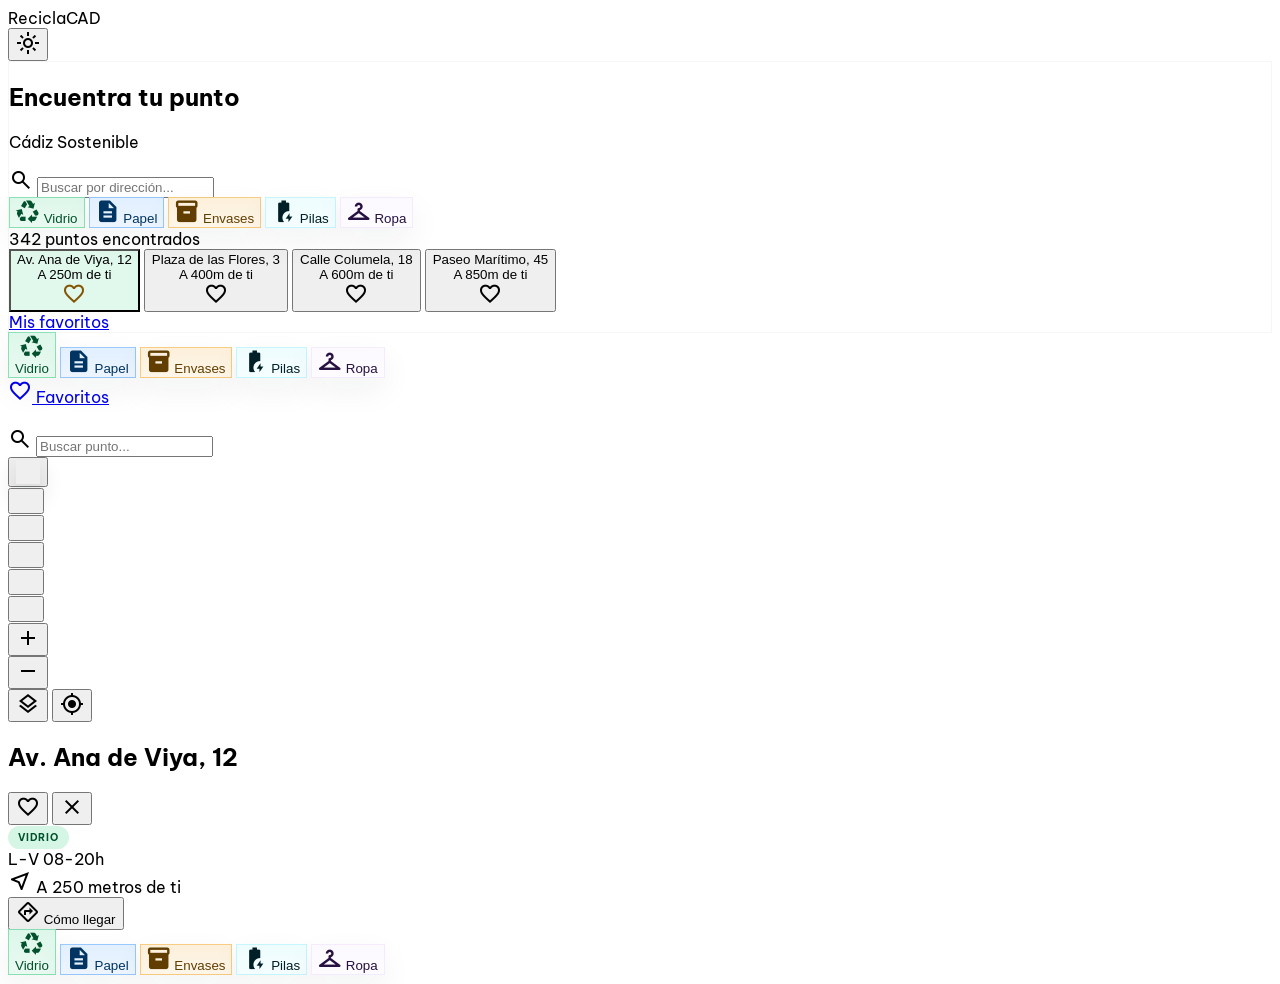
==== index.html @ ac3c6c55 "feat(ui): ✨ Implement stateful design for filter chips * Added styles for filter chips to manage act" ====
<!DOCTYPE html>

<html class="light" lang="es">

<head>
  <meta charset="utf-8" />
  <meta content="width=device-width, initial-scale=1.0" name="viewport" />
  <title>ReciclaCAD</title>
  <script src="https://cdn.tailwindcss.com?plugins=forms,container-queries"></script>
  <link
    href="https://fonts.googleapis.com/css2?family=Plus+Jakarta+Sans:wght@700;800&amp;family=Be+Vietnam+Pro:wght@400;500;600&amp;family=DM+Sans:wght@400;500;700&amp;display=swap"
    rel="stylesheet" />
  <link
    href="https://fonts.googleapis.com/css2?family=Material+Symbols+Outlined:wght,FILL@100..700,0..1&amp;display=swap"
    rel="stylesheet" />
  <link href="assets/css/toast.css" rel="stylesheet" />
  <link href="assets/css/search-results.css" rel="stylesheet" />
  <script id="tailwind-config">
    tailwind.config = {
      darkMode: "class",
      theme: {
        extend: {
          "colors": {
            "primary-fixed-dim": "#4ae08f",
            "on-secondary-fixed": "#001c39",
            "error-container": "#ffdad6",
            "on-secondary-fixed-variant": "#004884",
            "surface-tint": "#006d3e",
            "surface-variant": "#e1e3e4",
            "on-primary": "#ffffff",
            "on-error-container": "#93000a",
            "secondary-fixed": "#d4e3ff",
            "on-primary-fixed": "#00210f",
            "surface-container-highest": "#e1e3e4",
            "on-surface-variant": "#3c4a3f",
            "secondary-container": "#499dfe",
            "error": "#ba1a1a",
            "surface-dim": "#d9dadb",
            "surface-container-low": "#f3f4f5",
            "outline-variant": "#bbcabc",
            "surface-container-lowest": "#ffffff",
            "tertiary-fixed": "#ffddb4",
            "on-secondary": "#ffffff",
            "on-tertiary-fixed": "#291800",
            "tertiary-container": "#f2a320",
            "inverse-primary": "#4ae08f",
            "tertiary-fixed-dim": "#ffb955",
            "secondary": "#005fad",
            "inverse-on-surface": "#f0f1f2",
            "on-error": "#ffffff",
            "on-tertiary": "#ffffff",
            "surface-container-high": "#e7e8e9",
            "primary-container": "#2ecc7d",
            "primary-fixed": "#6bfda9",
            "inverse-surface": "#2e3132",
            "on-secondary-container": "#003462",
            "surface-bright": "#f8f9fa",
            "tertiary": "#835500",
            "on-background": "#191c1d",
            "on-tertiary-container": "#613e00",
            "surface": "#f8f9fa",
            "on-surface": "#191c1d",
            "on-primary-container": "#00512c",
            "primary": "#006d3e",
            "on-primary-fixed-variant": "#00522d",
            "outline": "#6c7b6f",
            "on-tertiary-fixed-variant": "#633f00",
            "surface-container": "#edeeef",
            "background": "#f8f9fa",
            "secondary-fixed-dim": "#a4c9ff",
            "neutral-header": "#2d2d2d",
            "quaternary": "#006877",
            "quaternary-container": "#97F0FF",
            "on-quaternary": "#ffffff",
            "on-quaternary-container": "#001F26",
            "quinary": "#6B538C",
            "quinary-container": "#EEDCFF",
            "on-quinary": "#ffffff",
            "on-quinary-container": "#261141"
          },
          "borderRadius": {
            "DEFAULT": "0.125rem",
            "lg": "0.25rem",
            "xl": "0.5rem",
            "full": "0.75rem"
          },
          "fontFamily": {
            "headline": ["Plus Jakarta Sans"],
            "body": ["Be Vietnam Pro"],
            "label": ["Be Vietnam Pro"],
            "ui": ["DM Sans"]
          }
        },
      },
    }
  </script>
  <style>
    .material-symbols-outlined {
      font-variation-settings: 'FILL' 0, 'wght' 400, 'GRAD' 0, 'opsz' 24;
    }

    .ghost-border {
      border: 1px solid rgba(187, 202, 188, 0.15);
    }

    body {
      font-family: 'Be Vietnam Pro', sans-serif;
      transition: background-color 0.25s ease, color 0.25s ease;
    }

    button:focus-visible {
      outline: 2px solid rgba(0, 109, 62, 0.6);
      outline-offset: 2px;
    }

    @keyframes favorite-pop {
      0% {
        transform: scale(1);
      }

      40% {
        transform: scale(1.3);
      }

      100% {
        transform: scale(1);
      }
    }

    .btn-favorite:active {
      animation: favorite-pop 0.25s ease-out;
    }

    .loading-shell {
      display: none;
    }

    .skeleton-block {
      position: relative;
      overflow: hidden;
      background-color: rgba(187, 202, 188, 0.18);
    }

    .skeleton-block::after {
      content: "";
      position: absolute;
      inset: 0;
      transform: translateX(-100%);
      background: linear-gradient(90deg,
          rgba(187, 202, 188, 0) 0%,
          rgba(187, 202, 188, 0.32) 50%,
          rgba(187, 202, 188, 0) 100%);
      animation: skeleton-shimmer 1.6s ease-in-out infinite;
    }

    @keyframes skeleton-shimmer {
      100% {
        transform: translateX(100%);
      }
    }

    body[data-loading="true"] .app-shell {
      visibility: hidden;
      pointer-events: none;
      user-select: none;
    }

    body[data-loading="true"] .loading-shell {
      display: block;
    }

    @media (prefers-reduced-motion: reduce) {

      *,
      ::before,
      ::after {
        animation-duration: 0.01ms !important;
        animation-iteration-count: 1 !important;
        transition-duration: 0.01ms !important;
      }

      .skeleton-block::after {
        content: none;
      }
    }

    /* Floating detail card: type chips color mapping (light + dark) */
    [data-point-detail-type] {
      padding: 0.3125rem 0.625rem;
      border-radius: 9999px;
      font-weight: 700;
      font-size: 10px;
      letter-spacing: .08em;
      text-transform: uppercase;
      display: inline-block;
    }

    /* Vidrio (primary) */
    [data-point-detail-type][data-type="vidrio"] {
      background-color: rgba(46, 204, 125, 0.20);
      color: #00512c;
    }
    .dark [data-point-detail-type][data-type="vidrio"] {
      background-color: rgba(46, 204, 125, 0.10);
      color: #2ecc7d;
    }

    /* Papel (secondary) */
    [data-point-detail-type][data-type="papel"] {
      background-color: rgba(73, 157, 254, 0.15);
      color: #003462;
    }
    .dark [data-point-detail-type][data-type="papel"] {
      background-color: rgba(73, 157, 254, 0.10);
      color: #499dfe;
    }

    /* Envases (tertiary) */
    [data-point-detail-type][data-type="envases"] {
      background-color: rgba(242, 163, 32, 0.15);
      color: #613e00;
    }
    .dark [data-point-detail-type][data-type="envases"] {
      background-color: rgba(242, 163, 32, 0.10);
      color: #f2a320;
    }

    /* Pilas (quaternary) */
    [data-point-detail-type][data-type="pilas"] {
      background-color: rgba(151, 240, 255, 0.15);
      color: #001F26;
    }
    .dark [data-point-detail-type][data-type="pilas"] {
      background-color: rgba(151, 240, 255, 0.10);
      color: #006877;
    }

    /* Ropa (quinary) */
    [data-point-detail-type][data-type="ropa"] {
      background-color: rgba(238, 220, 255, 0.15);
      color: #261141;
    }
    .dark [data-point-detail-type][data-type="ropa"] {
      background-color: rgba(238, 220, 255, 0.10);
      color: #6B538C;
    }

    /* Filter chips: stateful design for active/inactive across breakpoints */
    [data-filter-chip] {
      position: relative;
      border: 1px solid transparent;
      transition: background-color 0.2s ease, color 0.2s ease, border-color 0.2s ease, transform 0.2s ease, box-shadow 0.2s ease;
    }

    [data-filter-chip] .material-symbols-outlined {
      transition: transform 0.2s ease;
    }

    [data-filter-chip][aria-pressed="false"] {
      background-color: rgba(237, 238, 239, 0.92);
      border-color: rgba(108, 123, 111, 0.2);
      color: #3c4a3f;
    }

    .dark [data-filter-chip][aria-pressed="false"] {
      background-color: rgba(255, 255, 255, 0.04);
      border-color: rgba(187, 202, 188, 0.16);
      color: rgba(240, 241, 242, 0.72);
    }

    [data-filter-chip][aria-pressed="true"] {
      transform: translateY(-1px);
      box-shadow: 0px 12px 32px rgba(25, 28, 29, 0.06);
      border-color: rgba(var(--chip-accent-rgb), 0.5);
      color: var(--chip-text);
      background:
        linear-gradient(180deg, rgba(var(--chip-accent-rgb), 0.16) 0%, rgba(var(--chip-accent-rgb), 0.1) 100%),
        rgba(255, 255, 255, 0.92);
    }

    .dark [data-filter-chip][aria-pressed="true"] {
      color: var(--chip-text-dark);
      border-color: rgba(var(--chip-accent-rgb), 0.45);
      background:
        linear-gradient(180deg, rgba(var(--chip-accent-rgb), 0.2) 0%, rgba(var(--chip-accent-rgb), 0.12) 100%),
        rgba(46, 49, 50, 0.9);
    }

    [data-filter-chip][aria-pressed="true"] .material-symbols-outlined {
      transform: scale(1.06);
      font-variation-settings: 'FILL' 1, 'wght' 500, 'GRAD' 0, 'opsz' 24;
    }

    [data-filter-chip][data-filter-type="vidrio"] {
      --chip-accent-rgb: 46, 204, 125;
      --chip-text: #00512c;
      --chip-text-dark: #2ecc7d;
    }

    [data-filter-chip][data-filter-type="papel"] {
      --chip-accent-rgb: 73, 157, 254;
      --chip-text: #003462;
      --chip-text-dark: #499dfe;
    }

    [data-filter-chip][data-filter-type="envases"] {
      --chip-accent-rgb: 242, 163, 32;
      --chip-text: #613e00;
      --chip-text-dark: #f2a320;
    }

    [data-filter-chip][data-filter-type="pilas"] {
      --chip-accent-rgb: 151, 240, 255;
      --chip-text: #001f26;
      --chip-text-dark: #97f0ff;
    }

    [data-filter-chip][data-filter-type="ropa"] {
      --chip-accent-rgb: 238, 220, 255;
      --chip-text: #261141;
      --chip-text-dark: #eedcff;
    }
  </style>
</head>

<!-- modify data-loading attribute to control loading state -->

<body class="bg-background text-on-background dark:bg-[#191c1d] dark:text-inverse-on-surface" data-loading="false" aria-busy="false">
  <!-- TopNavBar -->
  <header class="fixed top-0 left-0 w-full h-[56px] z-50 bg-neutral-header flex items-center px-4 gap-3">
    <div
      class="flex items-center gap-2 text-base font-bold text-white before:content-[''] before:w-2 before:h-2 before:bg-primary-container before:rounded-full font-headline tracking-tight">
      ReciclaCAD
    </div>
    <div class="flex-1"></div>
    <button id="dark-mode-toggle" aria-label="Cambiar a modo oscuro"
      class="w-9 h-9 flex items-center justify-center rounded-full text-white/60 hover:text-white hover:bg-white/10 transition-colors">
      <span id="dark-mode-icon" class="material-symbols-outlined text-[20px]">light_mode</span>
    </button>
  </header>
  <div class="app-shell">
    <div class="flex h-screen pt-[56px]">
      <!-- SideNavBar -->
      <aside
        class="hidden lg:flex flex-col fixed left-0 top-[56px] w-[280px] h-[calc(100vh-56px)] z-40 bg-white dark:bg-inverse-surface p-6 gap-6 font-ui text-sm leading-relaxed ghost-border">
        <div>
          <h1 class="text-xl font-bold font-headline text-on-background dark:text-inverse-on-surface mb-1">Encuentra tu punto</h1>
          <p class="text-outline dark:text-inverse-on-surface/60">Cádiz Sostenible</p>
        </div>
        <!-- Search Bar -->
        <div class="relative" data-search-root data-search-context="desktop">
          <span
            class="material-symbols-outlined absolute left-3 top-1/2 -translate-y-1/2 text-outline-variant dark:text-inverse-on-surface/40">search</span>
          <input aria-label="Buscar por dirección"
            class="w-full bg-surface-container-low dark:bg-white/10 dark:text-inverse-on-surface dark:placeholder:text-inverse-on-surface/40 border-none rounded-xl pl-10 py-2 text-sm focus:ring-2 focus:ring-primary/20 outline-none"
            data-search-input aria-expanded="false" autocomplete="off"
            placeholder="Buscar por dirección..." type="text" />
        </div>
        <!-- Filter Chips (Thematic) -->
        <div class="flex flex-wrap gap-2">
          <!-- Vidrio (Primary) -->
          <button aria-pressed="true" data-filter-chip data-filter-type="vidrio"
            class="flex items-center gap-1.5 px-4 py-2 rounded-full text-[12px] border ghost-border font-medium active:scale-[0.98]">
            <span class="material-symbols-outlined text-[16px]">recycling</span>
            Vidrio
          </button>
          <!-- Papel (Secondary) -->
          <button aria-pressed="true" data-filter-chip data-filter-type="papel"
            class="flex items-center gap-1.5 px-4 py-2 rounded-full text-[12px] border ghost-border font-medium active:scale-[0.98]">
            <span class="material-symbols-outlined text-[16px]">description</span>
            Papel
          </button>
          <!-- Envases (Tertiary) -->
          <button aria-pressed="true" data-filter-chip data-filter-type="envases"
            class="flex items-center gap-1.5 px-4 py-2 rounded-full text-[12px] border ghost-border font-medium active:scale-[0.98]">
            <span class="material-symbols-outlined text-[16px]">inventory_2</span>
            Envases
          </button>
          <!-- Pilas (Quaternary - teal) -->
          <button aria-pressed="true" data-filter-chip data-filter-type="pilas"
            class="flex items-center gap-1.5 px-4 py-2 rounded-full text-[12px] border ghost-border font-medium active:scale-[0.98]">
            <span class="material-symbols-outlined text-[16px]">battery_charging_full</span>
            Pilas
          </button>
          <!-- Ropa (Quinary - purple) -->
          <button aria-pressed="true" data-filter-chip data-filter-type="ropa"
            class="flex items-center gap-1.5 px-4 py-2 rounded-full text-[12px] border ghost-border font-medium active:scale-[0.98]">
            <span class="material-symbols-outlined text-[16px]">checkroom</span>
            Ropa
          </button>
        </div>
        <div class="mt-4 flex-1 overflow-y-auto">
          <div
            class="text-[12px] text-outline dark:text-inverse-on-surface/60 mb-4 px-2 uppercase tracking-wider font-medium sticky top-0 z-10 bg-white dark:bg-inverse-surface">
            342
            puntos encontrados</div>
          <div class="space-y-1" data-points-list role="listbox" aria-label="Puntos de reciclaje">
            <!-- Point Item 1 -->
            <button aria-label="Av. Ana de Viya, 12 — a 250 metros. Ver detalle"
              class="w-full flex items-center justify-between p-3 rounded-lg hover:bg-surface-container-low dark:hover:bg-white/5 transition-colors group text-left point-list-item"
              data-point-item data-point-id="p1" data-selected="true" aria-selected="true" role="option">
              <div class="flex items-center gap-3">
                <div aria-hidden="true" class="w-2.5 h-2.5 rounded-full bg-primary-container flex-shrink-0"></div>
                <div>
                  <div class="text-[13px] font-medium text-on-surface dark:text-inverse-on-surface">Av. Ana de Viya, 12</div>
                  <div class="text-[11px] text-outline dark:text-inverse-on-surface/60">A 250m de ti</div>
                </div>
              </div>
              <span aria-hidden="true"
                class="material-symbols-outlined text-outline-variant dark:text-inverse-on-surface/40 opacity-70 group-hover:opacity-100 transition-opacity text-[18px]">favorite</span>
            </button>
            <!-- Point Item 2 -->
            <button aria-label="Plaza de las Flores, 3 — a 400 metros. Ver detalle"
              class="w-full flex items-center justify-between p-3 rounded-lg hover:bg-surface-container-low dark:hover:bg-white/5 transition-colors group text-left point-list-item"
              data-point-item data-point-id="p2" data-selected="false" aria-selected="false" role="option">
              <div class="flex items-center gap-3">
                <div aria-hidden="true" class="w-2.5 h-2.5 rounded-full bg-secondary-container flex-shrink-0"></div>
                <div>
                  <div class="text-[13px] font-medium text-on-surface dark:text-inverse-on-surface">Plaza de las Flores, 3</div>
                  <div class="text-[11px] text-outline dark:text-inverse-on-surface/60">A 400m de ti</div>
                </div>
              </div>
              <span aria-hidden="true"
                class="material-symbols-outlined text-outline-variant dark:text-inverse-on-surface/40 opacity-70 group-hover:opacity-100 transition-opacity text-[18px]">favorite</span>
            </button>
            <!-- Point Item 3 -->
            <button aria-label="Calle Columela, 18 — a 600 metros. Ver detalle"
              class="w-full flex items-center justify-between p-3 rounded-lg hover:bg-surface-container-low dark:hover:bg-white/5 transition-colors group text-left point-list-item"
              data-point-item data-point-id="p3" data-selected="false" aria-selected="false" role="option">
              <div class="flex items-center gap-3">
                <div aria-hidden="true" class="w-2.5 h-2.5 rounded-full bg-tertiary-container flex-shrink-0"></div>
                <div>
                  <div class="text-[13px] font-medium text-on-surface dark:text-inverse-on-surface">Calle Columela, 18</div>
                  <div class="text-[11px] text-outline dark:text-inverse-on-surface/60">A 600m de ti</div>
                </div>
              </div>
              <span aria-hidden="true"
                class="material-symbols-outlined text-outline-variant dark:text-inverse-on-surface/40 opacity-70 group-hover:opacity-100 transition-opacity text-[18px]">favorite</span>
            </button>
            <!-- Point Item 4 -->
            <button aria-label="Paseo Marítimo, 45 — a 850 metros. Ver detalle"
              class="w-full flex items-center justify-between p-3 rounded-lg hover:bg-surface-container-low dark:hover:bg-white/5 transition-colors group text-left point-list-item"
              data-point-item data-point-id="p4" data-selected="false" aria-selected="false" role="option">
              <div class="flex items-center gap-3">
                <div aria-hidden="true" class="w-2.5 h-2.5 rounded-full bg-primary-container flex-shrink-0"></div>
                <div>
                  <div class="text-[13px] font-medium text-on-surface dark:text-inverse-on-surface">Paseo Marítimo, 45</div>
                  <div class="text-[11px] text-outline dark:text-inverse-on-surface/60">A 850m de ti</div>
                </div>
              </div>
              <span aria-hidden="true"
                class="material-symbols-outlined text-outline-variant dark:text-inverse-on-surface/40 opacity-70 group-hover:opacity-100 transition-opacity text-[18px]">favorite</span>
            </button>
          </div>
        </div>
        <a href="favorites.html"
          class="mt-auto w-full py-3 bg-tertiary dark:bg-tertiary-container text-on-tertiary dark:text-on-tertiary-container font-bold rounded-full text-center block transition-transform active:scale-[0.98] hover:opacity-90">
          Mis favoritos
        </a>
      </aside>
      <!-- Rail Navigation (Tablet: md to lg) -->
      <nav aria-label="Filtros por categoría"
        class="hidden md:flex lg:hidden flex-col items-center fixed left-0 top-[56px] w-[80px] h-[calc(100vh-56px)] z-40 bg-white/90 dark:bg-inverse-surface/90 backdrop-blur-xl py-3 gap-0.5 font-ui">
        <!-- Vidrio - Active -->
        <button aria-pressed="true" aria-label="Filtrar vidrio" data-filter-chip data-filter-type="vidrio"
          class="flex flex-col items-center gap-0.5 w-full py-2 px-2 text-primary dark:text-primary-container">
          <div class="bg-primary-container/20 dark:bg-primary-container/15 px-3 py-1 rounded-full">
            <span class="material-symbols-outlined text-[20px]"
              style="font-variation-settings: 'FILL' 1;">recycling</span>
          </div>
          <span class="text-[9px] font-bold uppercase tracking-tighter">Vidrio</span>
        </button>
        <!-- Papel -->
        <button aria-pressed="false" aria-label="Filtrar papel" data-filter-chip data-filter-type="papel"
          class="flex flex-col items-center gap-0.5 w-full py-2 px-2 text-outline dark:text-inverse-on-surface/50">
          <span class="material-symbols-outlined text-[20px]">description</span>
          <span class="text-[9px] font-bold uppercase tracking-tighter">Papel</span>
        </button>
        <!-- Envases -->
        <button aria-pressed="false" aria-label="Filtrar envases" data-filter-chip data-filter-type="envases"
          class="flex flex-col items-center gap-0.5 w-full py-2 px-2 text-outline dark:text-inverse-on-surface/50">
          <span class="material-symbols-outlined text-[20px]">inventory_2</span>
          <span class="text-[9px] font-bold uppercase tracking-tighter">Envases</span>
        </button>
        <!-- Pilas -->
        <button aria-pressed="false" aria-label="Filtrar pilas" data-filter-chip data-filter-type="pilas"
          class="flex flex-col items-center gap-0.5 w-full py-2 px-2 text-outline dark:text-inverse-on-surface/50">
          <span class="material-symbols-outlined text-[20px]">battery_charging_full</span>
          <span class="text-[9px] font-bold uppercase tracking-tighter">Pilas</span>
        </button>
        <!-- Ropa -->
        <button aria-pressed="false" aria-label="Filtrar ropa" data-filter-chip data-filter-type="ropa"
          class="flex flex-col items-center gap-0.5 w-full py-2 px-2 text-outline dark:text-inverse-on-surface/50">
          <span class="material-symbols-outlined text-[20px]">checkroom</span>
          <span class="text-[9px] font-bold uppercase tracking-tighter">Ropa</span>
        </button>
        <!-- Spacer -->
        <div class="flex-1"></div>
        <!-- Favoritos -->
        <a href="favorites.html" aria-label="Ver mis favoritos"
          class="flex flex-col items-center gap-0.5 w-full py-2 px-2 text-tertiary dark:text-tertiary-container">
          <span class="material-symbols-outlined text-[20px]">favorite</span>
          <span class="text-[9px] font-bold uppercase tracking-tighter">Favoritos</span>
        </a>
      </nav>
      <!-- Main Map Area -->
      <main class="ml-0 md:ml-[80px] lg:ml-[280px] flex-1 relative bg-surface-container-low overflow-hidden">
        <img
          src="https://lh3.googleusercontent.com/aida-public/[base64]"
          alt="" decoding="async" fetchpriority="high" class="absolute inset-0 w-full h-full object-cover opacity-30"
          aria-hidden="true" />
        <!-- Mobile/Tablet Search Overlay -->
        <div class="lg:hidden absolute top-4 left-4 md:left-[92px] right-16 z-20" data-search-root data-search-context="mobile">
          <div
            class="bg-white/90 dark:bg-inverse-surface/90 dark:text-inverse-on-surface backdrop-blur-xl rounded-full flex items-center gap-2 px-4 py-2.5 shadow-sm">
            <span class="material-symbols-outlined text-outline dark:text-inverse-on-surface/60 text-[20px]">search</span>
            <input aria-label="Buscar punto de reciclaje"
              class="bg-transparent border-none outline-none text-sm flex-1 text-on-surface" data-search-input
              aria-expanded="false" autocomplete="off"
              placeholder="Buscar punto..." type="text" />
          </div>
        </div>
        <!-- Map Pointers -->
        <!-- Glass Point (seleccionado — corresponde a Av. Ana de Viya, 12) -->
        <div class="absolute top-[20%] left-[30%] -translate-x-1/2 -translate-y-1/2">
          <button aria-label="Punto de reciclaje de vidrio — Av. Ana de Viya, 12 (seleccionado)"
            class="w-11 h-11 flex items-center justify-center" data-point-marker data-point-id="p1" data-selected="true"
            aria-pressed="true">
            <div class="map-point-dot w-5 h-5 bg-primary rounded-full border-2 border-white shadow-sm ring-4 ring-primary/25"
              data-point-marker-dot>
            </div>
          </button>
        </div>
        <!-- Paper Point -->
        <div class="absolute top-[45%] left-[55%] -translate-x-1/2 -translate-y-1/2">
          <button aria-label="Punto de reciclaje de papel" class="w-11 h-11 flex items-center justify-center"
            data-point-marker data-point-id="p2" data-selected="false" aria-pressed="false">
            <div
              class="map-point-dot w-5 h-5 bg-secondary-container rounded-full border-2 border-white shadow-sm ring-4 ring-secondary-container/20"
              data-point-marker-dot>
            </div>
          </button>
        </div>
        <!-- Container Point -->
        <div class="absolute top-[30%] left-[70%] -translate-x-1/2 -translate-y-1/2">
          <button aria-label="Punto de reciclaje de envases" class="w-11 h-11 flex items-center justify-center"
            data-point-marker data-point-id="p3" data-selected="false" aria-pressed="false">
            <div
              class="map-point-dot w-5 h-5 bg-tertiary-container rounded-full border-2 border-white shadow-sm ring-4 ring-tertiary-container/20"
              data-point-marker-dot>
            </div>
          </button>
        </div>
        <!-- Glass Point 2 -->
        <div class="absolute top-[65%] left-[40%] -translate-x-1/2 -translate-y-1/2">
          <button aria-label="Punto de reciclaje de vidrio" class="w-11 h-11 flex items-center justify-center"
            data-point-marker data-point-id="p4" data-selected="false" aria-pressed="false">
            <div
              class="map-point-dot w-5 h-5 bg-primary-container rounded-full border-2 border-white shadow-sm ring-4 ring-primary-container/20"
              data-point-marker-dot>
            </div>
          </button>
        </div>
        <!-- Paper Point 2 -->
        <div class="absolute top-[80%] left-[25%] -translate-x-1/2 -translate-y-1/2">
          <button aria-label="Punto de reciclaje de papel" class="w-11 h-11 flex items-center justify-center"
            data-point-marker data-point-id="p5" data-selected="false" aria-pressed="false">
            <div
              class="map-point-dot w-5 h-5 bg-secondary-container rounded-full border-2 border-white shadow-sm ring-4 ring-secondary-container/20"
              data-point-marker-dot>
            </div>
          </button>
        </div>
        <!-- Container Point 2 -->
        <div class="absolute top-[75%] left-[65%] -translate-x-1/2 -translate-y-1/2">
          <button aria-label="Punto de reciclaje de envases" class="w-11 h-11 flex items-center justify-center"
            data-point-marker data-point-id="p6" data-selected="false" aria-pressed="false">
            <div
              class="map-point-dot w-5 h-5 bg-tertiary-container rounded-full border-2 border-white shadow-sm ring-4 ring-tertiary-container/20"
              data-point-marker-dot>
            </div>
          </button>
        </div>
        <!-- Map Controls + FAB agrupados (top-right) -->
        <div class="absolute top-4 right-4 flex flex-col gap-2 z-20">
          <div class="bg-white/90 dark:bg-inverse-surface/90 backdrop-blur-md rounded-lg overflow-hidden flex flex-col">
            <button aria-label="Ampliar mapa"
              class="w-11 h-11 flex items-center justify-center text-on-surface dark:text-inverse-on-surface hover:bg-surface-container dark:hover:bg-white/10 transition-colors">
              <span aria-hidden="true" class="material-symbols-outlined text-[20px]">add</span>
            </button>
            <div class="h-px w-full bg-surface-container-high dark:bg-white/10"></div>
            <button aria-label="Alejar mapa"
              class="w-11 h-11 flex items-center justify-center text-on-surface dark:text-inverse-on-surface hover:bg-surface-container dark:hover:bg-white/10 transition-colors">
              <span aria-hidden="true" class="material-symbols-outlined text-[20px]">remove</span>
            </button>
          </div>
          <button aria-label="Ver capas del mapa"
            class="w-11 h-11 flex items-center justify-center bg-white/90 dark:bg-inverse-surface/90 backdrop-blur-md rounded-lg text-on-surface dark:text-inverse-on-surface hover:bg-white dark:hover:bg-inverse-surface transition-colors">
            <span aria-hidden="true" class="material-symbols-outlined text-[20px]">layers</span>
          </button>
          <button aria-label="Mi ubicación"
            class="mt-2 w-11 h-11 bg-primary-container text-on-primary-container rounded-full flex items-center justify-center hover:scale-105 active:scale-95 transition-transform shadow-lg">
            <span aria-hidden="true" class="material-symbols-outlined"
              style="font-variation-settings: 'FILL' 1;">my_location</span>
          </button>
        </div>
        <!-- Floating Detail Card -->
        <div
          class="absolute bottom-[84px] left-3 right-3 md:bottom-8 md:right-8 md:left-auto md:w-[280px] z-30 bg-white/90 dark:bg-inverse-surface/90 dark:text-inverse-on-surface backdrop-blur-xl rounded-2xl p-4 flex flex-col gap-3">
          <div class="flex items-start justify-between">
            <h2 class="font-headline font-bold text-base leading-tight text-on-surface dark:text-inverse-on-surface" data-point-detail-address>Av. Ana de Viya,
              12</h2>
            <div class="flex items-center gap-1 flex-shrink-0 ml-2">
              <button aria-label="Guardar en favoritos"
                class="text-tertiary hover:scale-110 transition-transform btn-favorite w-8 h-8 flex items-center justify-center rounded-full">
                <span aria-hidden="true" class="material-symbols-outlined text-[18px]">favorite_border</span>
              </button>
              <button aria-label="Cerrar tarjeta"
                class="w-8 h-8 flex items-center justify-center rounded-full hover:bg-surface-container/50 transition-colors text-outline hover:text-white hover:bg-white/10">
                <span aria-hidden="true" class="material-symbols-outlined text-[18px]">close</span>
              </button>
            </div>
          </div>
          <!-- Chips Row -->
          <div class="flex flex-wrap gap-1.5">
            <div
              class="px-2.5 py-1 bg-primary-container/20 text-on-primary-container rounded-full text-[10px] font-bold uppercase tracking-wider"
              data-point-detail-type data-type="vidrio">Vidrio</div>
            <div
              class="px-2.5 py-1 bg-surface-container-highest text-on-surface-variant rounded-full text-[10px] font-bold uppercase tracking-wider">
              L-V 08-20h</div>
          </div>
          <div class="flex items-center gap-1.5">
            <span aria-hidden="true" class="material-symbols-outlined text-[16px] text-outline">near_me</span>
            <span class="font-ui text-[12px] text-outline dark:text-inverse-on-surface/60" data-point-detail-distance>A 250 metros de ti</span>
          </div>
          <button
            data-toast-error="No se pudo abrir la ruta ahora mismo. Vuelve a intentarlo en unos minutos."
            class="w-full h-[36px] bg-primary text-on-primary hover:opacity-90 active:scale-[0.98] transition-all font-ui font-medium text-[13px] rounded-xl flex items-center justify-center gap-2 mt-1">
            <span aria-hidden="true" class="material-symbols-outlined text-base">directions</span>
            Cómo llegar
          </button>
        </div>
      </main>
    </div>
    <!-- BottomNavBar (Mobile Only) -->
    <nav aria-label="Categorías de reciclaje"
      class="md:hidden fixed bottom-0 left-0 w-full h-[72px] bg-white dark:bg-inverse-surface dark:border-t dark:border-outline-variant/15 flex items-center justify-around px-2 z-50">
      <button aria-pressed="true" data-filter-chip data-filter-type="vidrio"
        class="flex flex-col items-center gap-1 text-primary dark:text-primary-container min-w-[44px] min-h-[44px] justify-center">
        <div class="bg-primary-container/20 dark:bg-primary-container/15 px-4 py-1 rounded-full">
          <span class="material-symbols-outlined" style="font-variation-settings: 'FILL' 1;">recycling</span>
        </div>
        <span class="text-[10px] font-bold uppercase tracking-tighter">Vidrio</span>
      </button>
      <button aria-pressed="false" data-filter-chip data-filter-type="papel" class="flex flex-col items-center gap-1 text-outline dark:text-inverse-on-surface/50 min-w-[44px] min-h-[44px] justify-center">
        <span class="material-symbols-outlined">description</span>
        <span class="text-[10px] font-bold uppercase tracking-tighter">Papel</span>
      </button>
      <button aria-pressed="false" data-filter-chip data-filter-type="envases" class="flex flex-col items-center gap-1 text-outline dark:text-inverse-on-surface/50 min-w-[44px] min-h-[44px] justify-center">
        <span class="material-symbols-outlined">inventory_2</span>
        <span class="text-[10px] font-bold uppercase tracking-tighter">Envases</span>
      </button>
      <button aria-pressed="false" data-filter-chip data-filter-type="pilas" class="flex flex-col items-center gap-1 text-outline dark:text-inverse-on-surface/50 min-w-[44px] min-h-[44px] justify-center">
        <span class="material-symbols-outlined">battery_charging_full</span>
        <span class="text-[10px] font-bold uppercase tracking-tighter">Pilas</span>
      </button>
      <button aria-pressed="false" data-filter-chip data-filter-type="ropa" class="flex flex-col items-center gap-1 text-outline dark:text-inverse-on-surface/50 min-w-[44px] min-h-[44px] justify-center">
        <span class="material-symbols-outlined">checkroom</span>
        <span class="text-[10px] font-bold uppercase tracking-tighter">Ropa</span>
      </button>
    </nav>
  </div>

  <div class="loading-shell fixed inset-0 pt-[56px] z-40" role="status" aria-live="polite"
    aria-label="Cargando puntos de reciclaje">
    <span class="sr-only">Cargando mapa y puntos de reciclaje</span>
    <div class="flex h-full">
      <aside
        class="hidden lg:flex flex-col fixed left-0 top-[56px] w-[280px] h-[calc(100vh-56px)] bg-surface-container-lowest p-6 gap-6 ghost-border">
        <div class="space-y-2">
          <div class="skeleton-block h-6 w-44 rounded-lg"></div>
          <div class="skeleton-block h-3 w-24 rounded-full"></div>
        </div>
        <div class="skeleton-block h-10 w-full rounded-full"></div>
        <div class="flex flex-wrap gap-2">
          <div class="skeleton-block h-8 w-20 rounded-full"></div>
          <div class="skeleton-block h-8 w-20 rounded-full"></div>
          <div class="skeleton-block h-8 w-24 rounded-full"></div>
          <div class="skeleton-block h-8 w-16 rounded-full"></div>
          <div class="skeleton-block h-8 w-16 rounded-full"></div>
        </div>
        <div class="mt-4 flex-1 overflow-hidden">
          <div class="skeleton-block h-3 w-36 rounded-full mb-4"></div>
          <div class="space-y-2">
            <div class="bg-surface-container-low rounded-lg p-3 space-y-2">
              <div class="skeleton-block h-3 w-3/4 rounded-full"></div>
              <div class="skeleton-block h-2.5 w-1/3 rounded-full"></div>
            </div>
            <div class="bg-surface-container-low rounded-lg p-3 space-y-2">
              <div class="skeleton-block h-3 w-2/3 rounded-full"></div>
              <div class="skeleton-block h-2.5 w-1/3 rounded-full"></div>
            </div>
            <div class="bg-surface-container-low rounded-lg p-3 space-y-2">
              <div class="skeleton-block h-3 w-4/5 rounded-full"></div>
              <div class="skeleton-block h-2.5 w-1/3 rounded-full"></div>
            </div>
            <div class="bg-surface-container-low rounded-lg p-3 space-y-2">
              <div class="skeleton-block h-3 w-2/3 rounded-full"></div>
              <div class="skeleton-block h-2.5 w-1/3 rounded-full"></div>
            </div>
          </div>
        </div>
        <div class="skeleton-block h-11 w-full rounded-full"></div>
      </aside>

      <main class="ml-0 md:ml-[80px] lg:ml-[280px] flex-1 relative bg-surface-container-low overflow-hidden">
        <div
          class="absolute inset-0 bg-[radial-gradient(circle_at_20%_20%,rgba(0,109,62,0.08)_0%,transparent_40%),radial-gradient(circle_at_80%_70%,rgba(0,95,173,0.08)_0%,transparent_45%),linear-gradient(160deg,#f3f4f5_0%,#f8f9fa_55%,#edf2ef_100%)]">
        </div>

        <div class="lg:hidden absolute top-4 left-4 md:left-[92px] right-16 z-20">
          <div class="bg-white/85 backdrop-blur-xl rounded-full px-4 py-2.5">
            <div class="skeleton-block h-5 w-full rounded-full"></div>
          </div>
        </div>

        <div class="absolute top-[20%] left-[30%] -translate-x-1/2 -translate-y-1/2">
          <div class="skeleton-block w-6 h-6 rounded-full"></div>
        </div>
        <div class="absolute top-[45%] left-[55%] -translate-x-1/2 -translate-y-1/2">
          <div class="skeleton-block w-5 h-5 rounded-full"></div>
        </div>
        <div class="absolute top-[30%] left-[70%] -translate-x-1/2 -translate-y-1/2">
          <div class="skeleton-block w-5 h-5 rounded-full"></div>
        </div>
        <div class="absolute top-[65%] left-[40%] -translate-x-1/2 -translate-y-1/2">
          <div class="skeleton-block w-5 h-5 rounded-full"></div>
        </div>
        <div class="absolute top-[80%] left-[25%] -translate-x-1/2 -translate-y-1/2">
          <div class="skeleton-block w-5 h-5 rounded-full"></div>
        </div>
        <div class="absolute top-[75%] left-[65%] -translate-x-1/2 -translate-y-1/2">
          <div class="skeleton-block w-5 h-5 rounded-full"></div>
        </div>

        <div class="absolute top-4 right-4 flex flex-col gap-2 z-20">
          <div class="bg-white/85 backdrop-blur-xl rounded-lg p-2 flex flex-col gap-2">
            <div class="skeleton-block w-7 h-7 rounded-md"></div>
            <div class="skeleton-block w-7 h-7 rounded-md"></div>
          </div>
          <div class="bg-white/85 backdrop-blur-xl rounded-lg p-2">
            <div class="skeleton-block w-7 h-7 rounded-md"></div>
          </div>
          <div class="bg-white/85 backdrop-blur-xl rounded-full p-2 mt-2">
            <div class="skeleton-block w-7 h-7 rounded-full"></div>
          </div>
        </div>

        <div
          class="absolute bottom-[84px] left-3 right-3 md:bottom-8 md:right-8 md:left-auto md:w-[280px] z-30 bg-white/85 backdrop-blur-xl rounded-2xl p-4 space-y-3">
          <div class="flex items-start justify-between gap-3">
            <div class="space-y-2 w-full">
              <div class="skeleton-block h-4 w-4/5 rounded-full"></div>
              <div class="skeleton-block h-3 w-2/5 rounded-full"></div>
            </div>
            <div class="skeleton-block h-8 w-8 rounded-full flex-shrink-0"></div>
          </div>
          <div class="flex gap-2">
            <div class="skeleton-block h-5 w-16 rounded-full"></div>
            <div class="skeleton-block h-5 w-20 rounded-full"></div>
          </div>
          <div class="skeleton-block h-3 w-1/2 rounded-full"></div>
          <div class="skeleton-block h-9 w-full rounded-xl"></div>
        </div>
      </main>
    </div>

    <nav aria-hidden="true"
      class="md:hidden fixed bottom-0 left-0 w-full h-[72px] bg-white dark:bg-inverse-surface flex items-center justify-around px-2 z-50">
      <div class="skeleton-block w-12 h-9 rounded-full"></div>
      <div class="skeleton-block w-8 h-8 rounded-lg"></div>
      <div class="skeleton-block w-8 h-8 rounded-lg"></div>
      <div class="skeleton-block w-8 h-8 rounded-lg"></div>
      <div class="skeleton-block w-8 h-8 rounded-lg"></div>
    </nav>
  </div>

  <script src="assets/js/search-results.js"></script>
  <script src="assets/js/toast.js"></script>
  <script>
    (function () {
      var root = document.documentElement;
      var saved = localStorage.getItem('reciclacad-theme');
      if (saved === 'dark') { root.classList.add('dark'); }
      else if (saved === 'light') { root.classList.remove('dark'); }

      document.addEventListener('DOMContentLoaded', function () {
        var btn = document.getElementById('dark-mode-toggle');
        var icon = document.getElementById('dark-mode-icon');

        function syncUI() {
          var isDark = root.classList.contains('dark');
          icon.textContent = isDark ? 'dark_mode' : 'light_mode';
          btn.setAttribute('aria-label', isDark ? 'Cambiar a modo claro' : 'Cambiar a modo oscuro');
        }

        syncUI();
        btn.addEventListener('click', function () {
          root.classList.toggle('dark');
          localStorage.setItem('reciclacad-theme', root.classList.contains('dark') ? 'dark' : 'light');
          syncUI();
        });

        var chips = Array.prototype.slice.call(document.querySelectorAll('[data-filter-chip][data-filter-type]'));
        var labels = {
          vidrio: 'vidrio',
          papel: 'papel',
          envases: 'envases',
          pilas: 'pilas',
          ropa: 'ropa'
        };

        function setChipStateByType(type, enabled) {
          chips.forEach(function (chip) {
            if (chip.dataset.filterType !== type) return;
            chip.setAttribute('aria-pressed', enabled ? 'true' : 'false');
            chip.setAttribute('aria-label', (enabled ? 'Desactivar filtro de ' : 'Activar filtro de ') + (labels[type] || type));
          });
        }

        var initialized = {};
        chips.forEach(function (chip) {
          var type = chip.dataset.filterType;
          var isActive = chip.getAttribute('aria-pressed') === 'true';

          if (!initialized[type]) {
            setChipStateByType(type, isActive);
            initialized[type] = true;
          }
        });

        chips.forEach(function (chip) {
          chip.addEventListener('click', function () {
            var type = chip.dataset.filterType;
            var nextState = chip.getAttribute('aria-pressed') !== 'true';
            setChipStateByType(type, nextState);
          });
        });
      });
    })();
  </script>
</body>

</html>
---- assets/css/toast.css ----
.toast-region {
  position: fixed;
  top: 72px;
  right: 16px;
  z-index: 70;
  pointer-events: none;
}

.toast-stack {
  display: flex;
  flex-direction: column;
  gap: 10px;
  width: min(360px, calc(100vw - 32px));
}

.toast {
  pointer-events: auto;
  display: flex;
  align-items: center;
  gap: 10px;
  padding: 10px 12px;
  border-radius: 8px;
  backdrop-filter: blur(20px);
  box-shadow: 0 12px 32px rgba(25, 28, 29, 0.06);
  font-family: 'DM Sans', sans-serif;
  font-size: 13px;
  line-height: 1.35;
  animation: toast-in 220ms cubic-bezier(0.22, 1, 0.36, 1);
}

.toast--success {
  background: rgba(46, 204, 125, 0.22);
  color: #00512c;
}

.toast--warning {
  background: rgba(242, 163, 32, 0.24);
  color: #613e00;
}

.toast--error {
  background: rgba(186, 26, 26, 0.16);
  color: #93000a;
}

.dark .toast--success {
  background: rgba(74, 224, 143, 0.24);
  color: #00210f;
}

.dark .toast--warning {
  background: rgba(255, 185, 85, 0.24);
  color: #291800;
}

.dark .toast--error {
  background: rgba(255, 180, 171, 0.24);
  color: #ffffff;
}

.toast__message {
  flex: 1;
  margin: 0;
}

.toast__close {
  width: 26px;
  height: 26px;
  display: inline-flex;
  align-items: center;
  justify-content: center;
  border: none;
  border-radius: 9999px;
  background: transparent;
  color: inherit;
  opacity: 0.78;
  cursor: pointer;
}

.toast__close:hover {
  opacity: 1;
  background: rgba(255, 255, 255, 0.18);
}

.toast--leaving {
  animation: toast-out 180ms ease forwards;
}

@keyframes toast-in {
  from {
    opacity: 0;
    transform: translateY(-8px) scale(0.98);
  }

  to {
    opacity: 1;
    transform: translateY(0) scale(1);
  }
}

@keyframes toast-out {
  to {
    opacity: 0;
    transform: translateY(-8px) scale(0.98);
  }
}

@media (prefers-reduced-motion: reduce) {
  .toast,
  .toast--leaving {
    animation: none !important;
  }

  .toast {
    transform: none !important;
  }

  .toast__close {
    transition: none !important;
  }

  .toast__close:hover {
    background: transparent;
  }
}

@media (max-width: 767px) {
  .toast-region {
    top: 72px;
    left: 12px;
    right: 12px;
  }

  .toast-stack {
    width: 100%;
  }
}
---- assets/css/search-results.css ----
.search-results-panel {
  position: absolute;
  top: calc(100% + 0.5rem);
  left: 0;
  right: 0;
  z-index: 35;
  display: none;
  max-height: 18rem;
  overflow-y: auto;
  border-radius: 1rem;
  background: rgba(255, 255, 255, 0.9);
  backdrop-filter: blur(20px);
  box-shadow: 0 12px 32px rgba(25, 28, 29, 0.06);
}

.dark .search-results-panel {
  background: rgba(46, 49, 50, 0.9);
  color: #f0f1f2;
}

.search-results-panel[data-visible="true"] {
  display: block;
}

.search-results-state {
  display: none;
}

.search-results-state[data-active="true"] {
  display: block;
}

.search-results-header {
  position: sticky;
  top: 0;
  z-index: 1;
  padding: 0.5rem 0.75rem;
  font-size: 0.7rem;
  font-weight: 600;
  letter-spacing: 0.08em;
  text-transform: uppercase;
  color: #6c7b6f;
  background: rgba(255, 255, 255, 0.88);
}

.dark .search-results-header {
  background: rgba(46, 49, 50, 0.88);
}

.search-results-list {
  padding: 0.4rem;
}

.search-result-item {
  width: 100%;
  border: 0;
  border-radius: 0.5rem;
  background: transparent;
  padding: 0.65rem;
  text-align: left;
}

.search-result-item:hover,
.search-result-item:focus-visible {
  background: rgba(243, 244, 245, 0.95);
}

.point-list-item[data-selected="true"] {
  background: rgba(46, 204, 125, 0.14);
}

.point-list-item[data-selected="true"] .material-symbols-outlined {
  opacity: 1;
  color: #835500;
}

.point-list-item[data-selected="true"]:hover {
  background: rgba(46, 204, 125, 0.2);
}

[data-point-marker][data-selected="true"] .map-point-dot {
  width: 1.5rem;
  height: 1.5rem;
  border-width: 4px;
  box-shadow: 0 12px 24px rgba(25, 28, 29, 0.16);
}

[data-point-marker][data-selected="false"] .map-point-dot {
  width: 1.25rem;
  height: 1.25rem;
  border-width: 2px;
}

.dark .search-result-item:hover,
.dark .search-result-item:focus-visible {
  background: rgba(255, 255, 255, 0.08);
}

.dark .point-list-item[data-selected="true"] {
  background: rgba(110, 253, 169, 0.18);
}

.search-empty,
.search-error {
  padding: 0.9rem;
  text-align: center;
  font-size: 0.78rem;
}

.search-error {
  margin: 0.4rem;
  border-radius: 0.5rem;
  color: #93000a;
  background: rgba(255, 218, 214, 0.65);
}

.search-skeleton-wrap {
  padding: 0.75rem;
  display: grid;
  gap: 0.5rem;
}

.search-skeleton {
  position: relative;
  height: 2.8rem;
  overflow: hidden;
  border-radius: 0.5rem;
  background: rgba(187, 202, 188, 0.18);
}

.search-skeleton::after {
  content: "";
  position: absolute;
  inset: 0;
  transform: translateX(-100%);
  background: linear-gradient(
    90deg,
    rgba(187, 202, 188, 0) 0%,
    rgba(187, 202, 188, 0.32) 50%,
    rgba(187, 202, 188, 0) 100%
  );
  animation: search-skeleton-shimmer 1.4s ease-in-out infinite;
}

@keyframes search-skeleton-shimmer {
  100% {
    transform: translateX(100%);
  }
}

@media (prefers-reduced-motion: reduce) {
  .search-skeleton::after {
    content: none;
  }
}
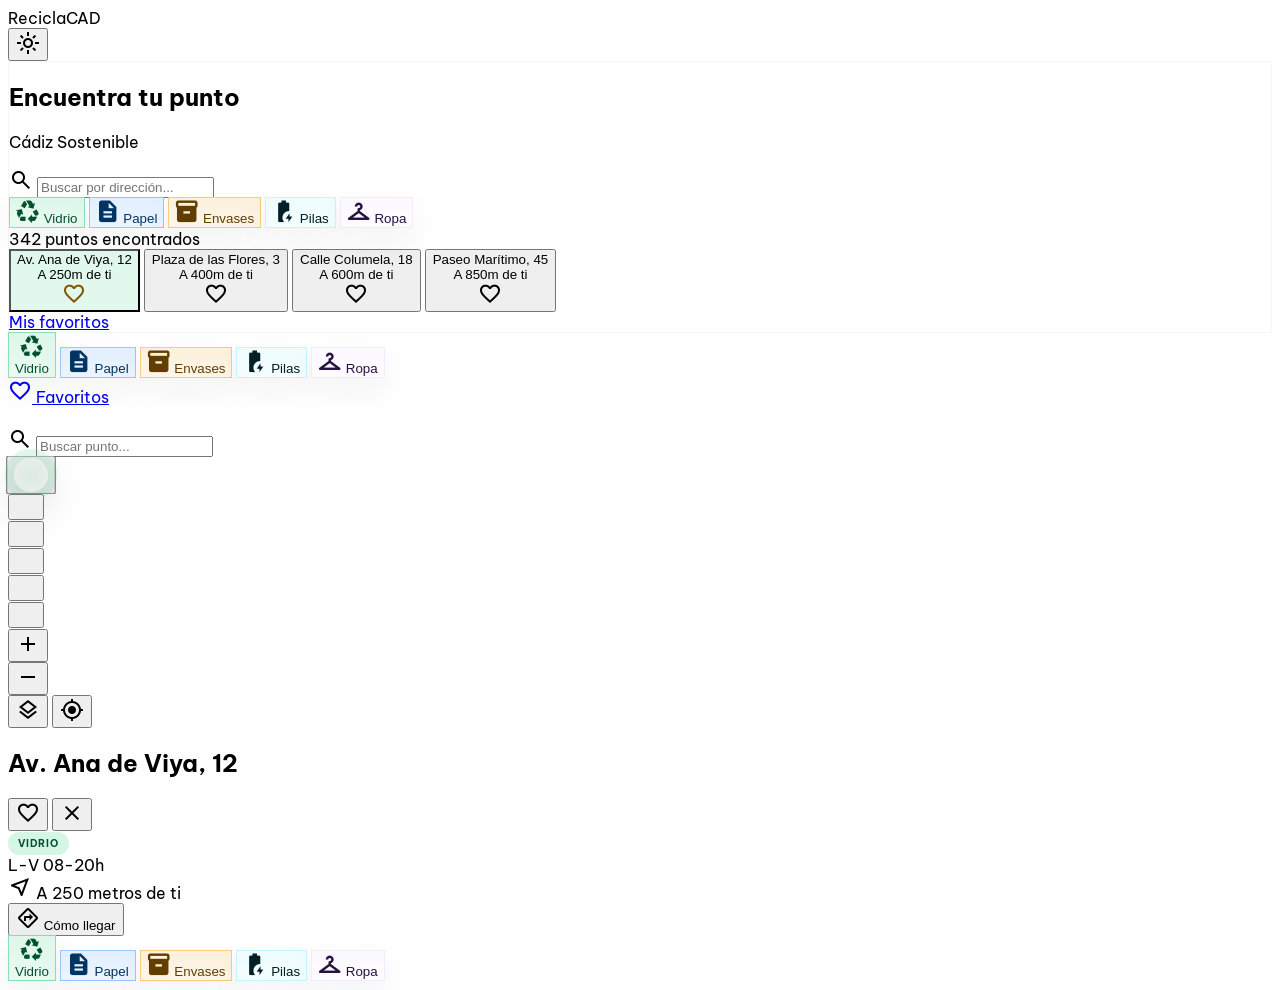
==== commit 183e60c5: "feat(ui): ✨ Improve close button accessibility and dark mode support * Updated the close button styl" ====
--- a/index.html
+++ b/index.html
@@ -616,7 +616,7 @@
                 <span aria-hidden="true" class="material-symbols-outlined text-[18px]">favorite_border</span>
               </button>
               <button aria-label="Cerrar tarjeta"
-                class="w-8 h-8 flex items-center justify-center rounded-full hover:bg-surface-container/50 transition-colors text-outline hover:text-white hover:bg-white/10">
+                class="w-8 h-8 flex items-center justify-center rounded-full hover:bg-surface-container/50 transition-colors text-outline dark:hover:bg-white/10 dark:text-inverse-on-surface/60">
                 <span aria-hidden="true" class="material-symbols-outlined text-[18px]">close</span>
               </button>
             </div>
--- a/assets/css/search-results.css
+++ b/assets/css/search-results.css
@@ -85,6 +85,75 @@
   box-shadow: 0 12px 24px rgba(25, 28, 29, 0.16);
 }
 
+[data-point-marker] {
+  position: relative;
+  transition: transform 0.22s ease;
+}
+
+[data-point-marker] .map-point-dot {
+  transition: transform 0.22s ease, box-shadow 0.22s ease, border-width 0.22s ease, opacity 0.22s ease;
+}
+
+[data-point-marker][data-selected="true"] {
+  transform: scale(1.08);
+}
+
+[data-point-marker][data-selected="true"] .map-point-dot {
+  width: 1.9rem;
+  height: 1.9rem;
+  transform: scale(1.06);
+  border-radius: 50%;
+  border-width: 4px;
+  border-color: #ffffff;
+  box-shadow: 0 16px 36px rgba(0, 0, 0, 0.18), 0 0 0 8px rgba(46, 204, 125, 0.12);
+  transition: transform 0.18s ease, box-shadow 0.18s ease, width 0.18s ease, height 0.18s ease;
+  animation: marker-subtle-pulse 2.2s ease-out infinite;
+}
+
+[data-point-marker][data-selected="true"]::before {
+  content: '';
+  position: absolute;
+  left: 50%;
+  top: 50%;
+  transform: translate(-50%, -50%);
+  width: calc(1.9rem + 14px);
+  height: calc(1.9rem + 14px);
+  border-radius: 9999px;
+  background: radial-gradient(circle, rgba(46, 204, 125, 0.14) 0%, rgba(46, 204, 125, 0.06) 40%, transparent 60%);
+  pointer-events: none;
+  z-index: -1;
+  filter: blur(6px);
+}
+
+@keyframes marker-pulse {
+  0% {
+    box-shadow: 0 0 0 0 rgba(0, 109, 62, 0.26), 0 12px 24px rgba(25, 28, 29, 0.16);
+  }
+
+  70% {
+    box-shadow: 0 0 0 12px rgba(0, 109, 62, 0), 0 12px 24px rgba(25, 28, 29, 0.14);
+  }
+
+  100% {
+    box-shadow: 0 0 0 0 rgba(0, 109, 62, 0), 0 12px 24px rgba(25, 28, 29, 0.16);
+  }
+}
+
+.dark [data-point-marker][data-selected="false"] .map-point-dot {
+  opacity: 0.72;
+}
+
+[data-point-marker][data-selected="false"] .map-point-dot {
+  transform: scale(1);
+  transition: opacity 0.18s ease, transform 0.18s ease;
+}
+
+@keyframes marker-subtle-pulse {
+  0% { transform: scale(1.02); }
+  50% { transform: scale(1.06); }
+  100% { transform: scale(1.02); }
+}
+
 [data-point-marker][data-selected="false"] .map-point-dot {
   width: 1.25rem;
   height: 1.25rem;
@@ -149,6 +218,15 @@
 }
 
 @media (prefers-reduced-motion: reduce) {
+  [data-point-marker],
+  [data-point-marker] .map-point-dot {
+    transition: none;
+  }
+
+  [data-point-marker][data-selected="true"] .map-point-dot {
+    animation: none;
+  }
+
   .search-skeleton::after {
     content: none;
   }
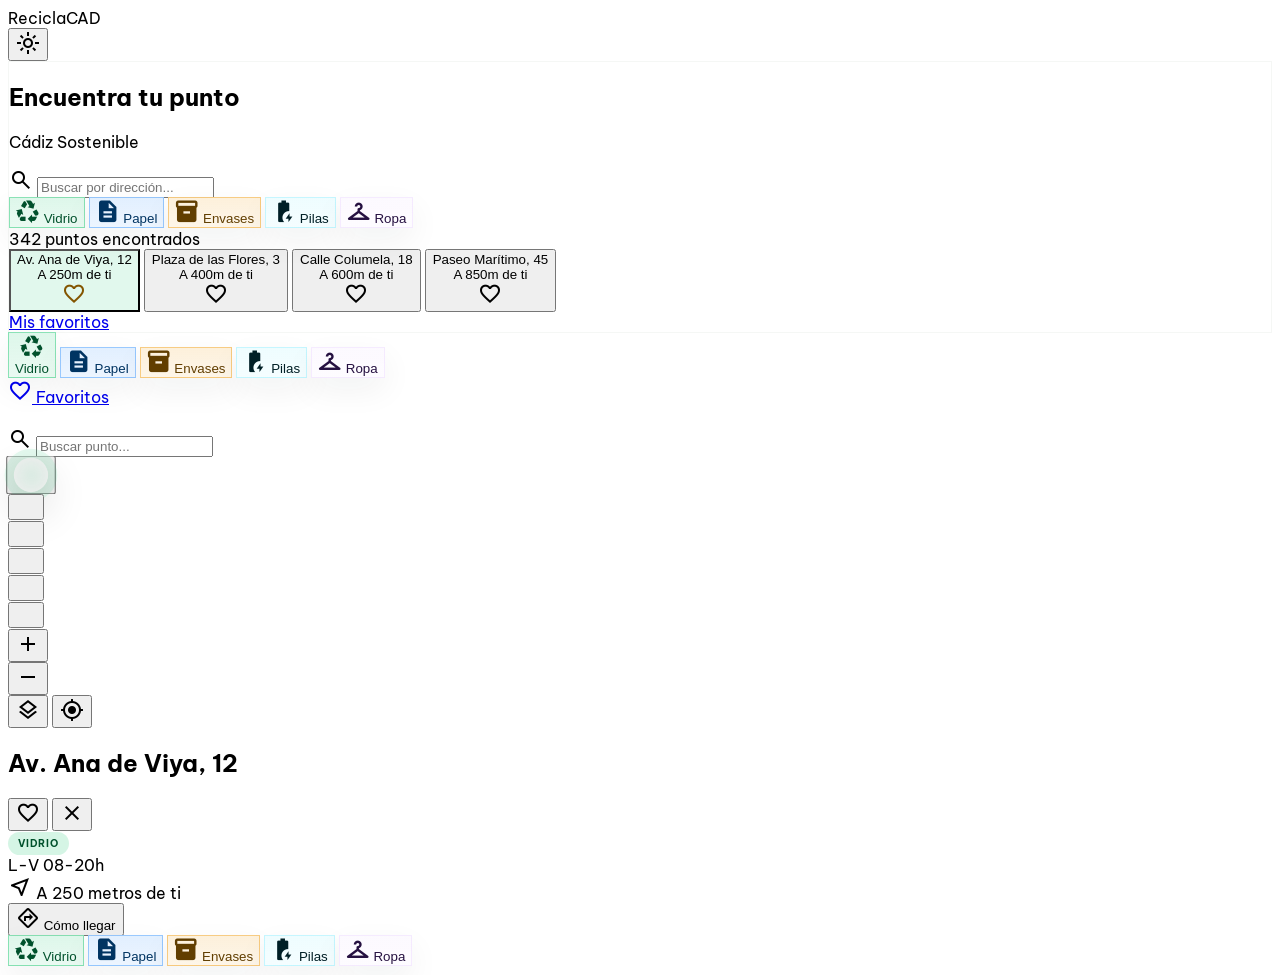
==== commit 92459c20: "feat(ui): ✨ Simplify filter chip design by removing background styling * Removed background styling " ====
--- a/index.html
+++ b/index.html
@@ -252,6 +252,13 @@
       transition: background-color 0.2s ease, color 0.2s ease, border-color 0.2s ease, transform 0.2s ease, box-shadow 0.2s ease;
     }
 
+    @media (max-width: 768px) {
+      [data-filter-chip] {
+        background: transparent !important;
+        border-color: transparent !important;
+      }
+    }
+
     [data-filter-chip] .material-symbols-outlined {
       transition: transform 0.2s ease;
     }
@@ -648,9 +655,7 @@
       class="md:hidden fixed bottom-0 left-0 w-full h-[72px] bg-white dark:bg-inverse-surface dark:border-t dark:border-outline-variant/15 flex items-center justify-around px-2 z-50">
       <button aria-pressed="true" data-filter-chip data-filter-type="vidrio"
         class="flex flex-col items-center gap-1 text-primary dark:text-primary-container min-w-[44px] min-h-[44px] justify-center">
-        <div class="bg-primary-container/20 dark:bg-primary-container/15 px-4 py-1 rounded-full">
-          <span class="material-symbols-outlined" style="font-variation-settings: 'FILL' 1;">recycling</span>
-        </div>
+        <span class="material-symbols-outlined">recycling</span>
         <span class="text-[10px] font-bold uppercase tracking-tighter">Vidrio</span>
       </button>
       <button aria-pressed="false" data-filter-chip data-filter-type="papel" class="flex flex-col items-center gap-1 text-outline dark:text-inverse-on-surface/50 min-w-[44px] min-h-[44px] justify-center">
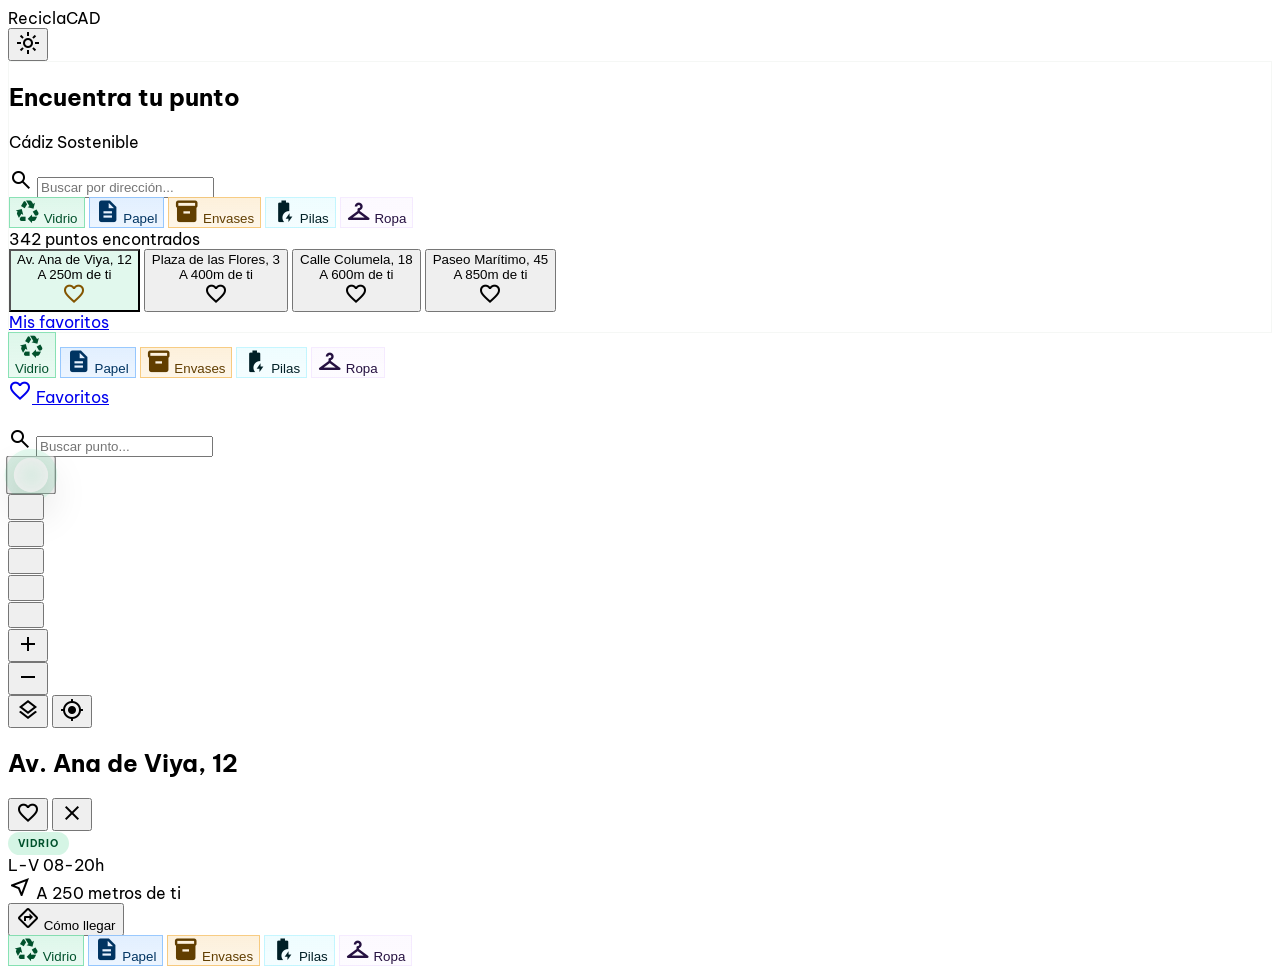
==== commit f63c5a58: "fix(ui): 🐛 Remove box-shadow from active filter chips for improved design * Eliminated unnecessary b" ====
--- a/index.html
+++ b/index.html
@@ -277,7 +277,6 @@
 
     [data-filter-chip][aria-pressed="true"] {
       transform: translateY(-1px);
-      box-shadow: 0px 12px 32px rgba(25, 28, 29, 0.06);
       border-color: rgba(var(--chip-accent-rgb), 0.5);
       color: var(--chip-text);
       background:
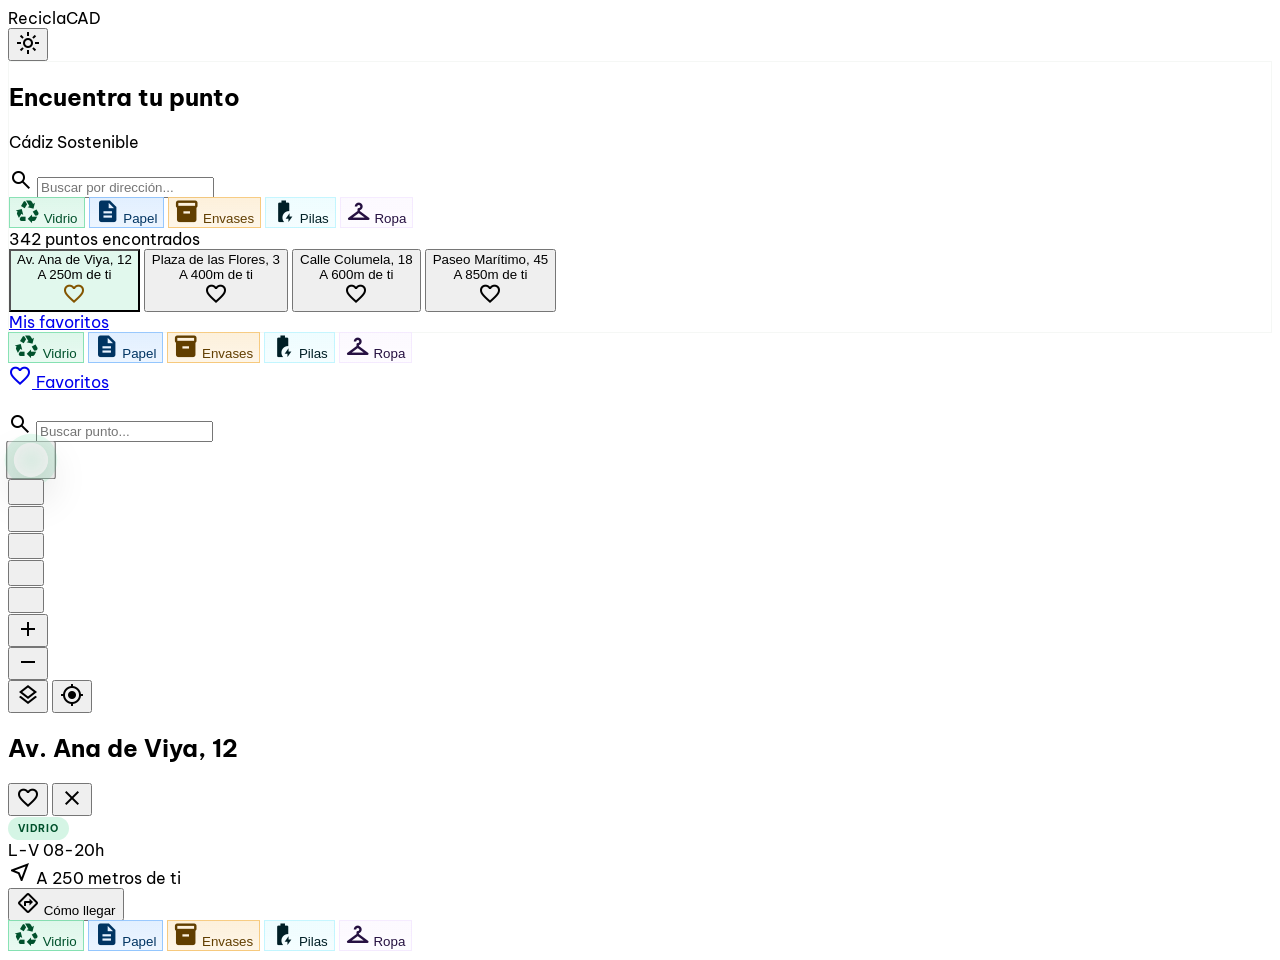
==== commit 5aae190e: "fix(ui): 🐛 Remove background styling from active filter chip for cleaner design * Simplified the fil" ====
--- a/index.html
+++ b/index.html
@@ -470,10 +470,7 @@
         <!-- Vidrio - Active -->
         <button aria-pressed="true" aria-label="Filtrar vidrio" data-filter-chip data-filter-type="vidrio"
           class="flex flex-col items-center gap-0.5 w-full py-2 px-2 text-primary dark:text-primary-container">
-          <div class="bg-primary-container/20 dark:bg-primary-container/15 px-3 py-1 rounded-full">
-            <span class="material-symbols-outlined text-[20px]"
-              style="font-variation-settings: 'FILL' 1;">recycling</span>
-          </div>
+          <span class="material-symbols-outlined text-[20px]">recycling</span>
           <span class="text-[9px] font-bold uppercase tracking-tighter">Vidrio</span>
         </button>
         <!-- Papel -->
